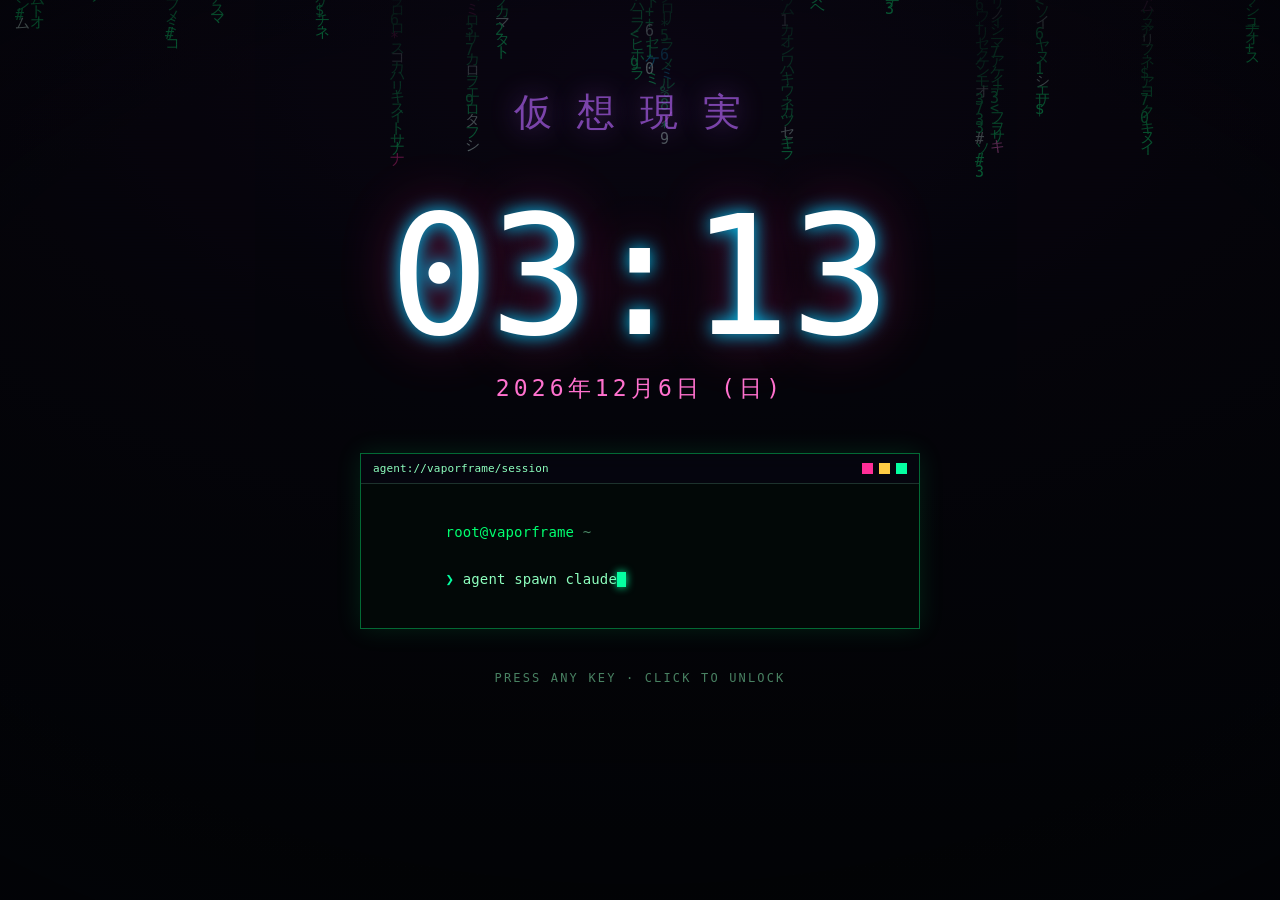
==== src/lmdesktopplus/static/index.html @ 088b1437 "fix: audio adapter pactl fallback and volume rollback Co-authored-by: Cursor <cursoragent@cursor.com" ====
<!doctype html>
<html lang="en">
<head>
  <meta charset="utf-8">
  <meta name="viewport" content="width=device-width, initial-scale=1">
  <meta name="color-scheme" content="dark">
  <meta name="lmdp-token" content="__LMDP_TOKEN__">
  <title>LMDesktopPlus</title>
  <link rel="stylesheet" href="digitalvapor.css">
  <link rel="stylesheet" href="style.css">
</head>
<body class="dv-crt">
  <canvas id="matrix-rain" class="dv-rain" data-dv-rain data-dv-intensity="55" aria-hidden="true"></canvas>
  <div id="vignette" aria-hidden="true"></div>

  <section id="lock-screen" class="lock-screen" tabindex="0" aria-label="Unlock LMDesktopPlus">
    <div class="lock-kanji dv-jp dv-flicker">仮想現実</div>
    <div id="lock-clock" class="lock-clock dv-disp dv-glow-cyan">--:--</div>
    <div id="lock-date" class="lock-date dv-jp">loading</div>
    <div class="lock-terminal dv-window dv-window--borderless">
      <div class="dv-window__bar">
        <span class="dv-window__title">agent://vaporframe/session</span>
        <span class="dv-window__dots" aria-hidden="true"><i></i><i></i><i></i></span>
      </div>
      <div class="dv-window__body terminal compact">
        <span class="prompt">root@vaporframe</span><span class="muted"> ~</span><br>
        <span class="caret">❯</span> <span class="typed">agent spawn claude</span><span class="dv-caret"></span>
      </div>
    </div>
    <button id="unlock-button" class="dv-btn dv-btn--ghost unlock-button">PRESS ANY KEY · CLICK TO UNLOCK</button>
  </section>

  <div id="machine-ui" class="machine-ui hidden">
    <header class="topbar dv-bar">
      <div class="workspace-strip dv-bar__group" id="workspace-strip"></div>
      <div class="window-title"><span class="dv-cyan">◈</span> <span id="window-title">~ workspace</span></div>
      <div class="status-strip dv-bar__group">
        <span id="status-cpu" class="dv-purple dv-bar__stat">CPU --%</span>
        <span id="status-ram" class="dv-mint dv-bar__stat">RAM --%</span>
        <span id="status-net" class="dv-cyan dv-bar__stat">↓ --</span>
        <button id="status-audio" class="dv-btn dv-btn--ghost audio-status" data-audio-mute title="Toggle mute" aria-label="Toggle audio mute">
          <img data-audio-icon data-asset-id="audio.volume" alt="" aria-hidden="true">
          <span data-bind="adapters.audio.volume">VOL --</span>
        </button>
        <span id="status-battery" class="dv-amber dv-bar__stat">BAT --</span>
        <span id="status-clock" class="dv-bar__stat">--:--</span>
        <button class="dv-btn dv-btn--ghost icon-button" data-action="lock" title="Lock system" aria-label="Lock system">鎖</button>
      </div>
    </header>

    <main id="scene" class="scene" aria-live="polite"></main>
    <nav id="dock" class="dock dv-dock" aria-label="LMDesktopPlus workspaces"></nav>
    <div id="toast-stack" class="toast-stack dv-toasts" aria-live="polite"></div>
  </div>

  <div id="wifi-dialog" class="dv-dialog-backdrop" role="dialog" aria-modal="true" aria-hidden="true" aria-labelledby="wifi-dialog-title">
    <form id="wifi-form" class="dv-dialog" autocomplete="off">
      <div class="dv-dialog__bar">
        <span class="dv-cyan">網</span>
        <span id="wifi-dialog-title">CONNECT TO WI-FI</span>
        <button type="button" class="dv-dialog__close" data-dv-close aria-label="Close">×</button>
      </div>
      <div class="dv-dialog__body">
        <input type="hidden" name="ssid">
        <p>Enter the password for <strong id="wifi-dialog-ssid" class="dv-ink"></strong>.</p>
        <div class="dv-field">
          <label for="wifi-password">Password</label>
          <input id="wifi-password" class="dv-input" name="password" type="password" autocomplete="new-password" autofocus>
        </div>
        <p class="dv-muted dialog-note">The password is passed directly to NetworkManager and is not stored by LMDesktopPlus.</p>
      </div>
      <div class="dv-dialog__actions">
        <button type="button" class="dv-btn dv-btn--ghost" data-dv-close>CANCEL</button>
        <button type="submit" class="dv-btn dv-btn--primary">CONNECT</button>
      </div>
    </form>
  </div>

  <div id="confirm-dialog" class="dv-dialog-backdrop" role="dialog" aria-modal="true" aria-hidden="true" aria-labelledby="confirm-dialog-title">
    <div class="dv-dialog">
      <div class="dv-dialog__bar">
        <span class="dv-mag">!</span>
        <span id="confirm-dialog-title">CONFIRM ACTION</span>
        <button type="button" class="dv-dialog__close" data-dv-close aria-label="Close">×</button>
      </div>
      <div id="confirm-dialog-body" class="dv-dialog__body"></div>
      <div class="dv-dialog__actions">
        <button type="button" class="dv-btn dv-btn--ghost" data-dv-close>CANCEL</button>
        <button id="confirm-dialog-accept" type="button" class="dv-btn dv-btn--danger">CONFIRM</button>
      </div>
    </div>
  </div>

  <script src="digitalvapor.js"></script>
  <script src="app.js"></script>
</body>
</html>
---- src/lmdesktopplus/static/digitalvapor.css ----
/*
 * Digitalvapor component layer for LMDesktopPlus.
 * Adapted from the user-supplied Digitalvapor styleguide.
 * Embedded webfont payloads are intentionally excluded; installed Linux fonts
 * and the fallback stacks in these tokens are used instead.
 */
/* ============================================================
   DIGITALVAPOR — vapor//matrix theme pack
   Framework-free tokens + utilities + components + chrome.
   Paste this file, link it, build. Optional: digitalvapor.js
   for matrix rain + interactions (dropdowns, dialogs, tabs…).
   ============================================================ */

/* ---------- TOKENS ---------- */
:root{
  /* raw palette */
  --dv-mag:#ff2e97;  --dv-pink:#ff71ce; --dv-cyan:#01cdfe; --dv-mint:#05ffa1;
  --dv-purple:#b967ff; --dv-grn:#00ff70; --dv-grn2:#8dffbe; --dv-amber:#ffcc44;
  --dv-bg:#05060a;   --dv-bg2:#0b0817;  --dv-ink:#ffffff;

  /* semantic roles */
  --dv-accent:var(--dv-mag);
  --dv-accent-2:var(--dv-cyan);
  --dv-text:var(--dv-grn2);
  --dv-text-bright:#ffffff;
  --dv-muted:rgba(141,255,190,.5);
  --dv-line:rgba(1,205,254,.4);       /* hairline border */
  --dv-line-soft:rgba(141,255,190,.18);
  --dv-panel:rgba(7,7,16,.78);        /* window/panel fill */
  --dv-panel-2:rgba(6,8,14,.55);      /* card fill */
  --dv-surface:rgba(5,6,10,.5);       /* inset/input */

  /* type */
  --dv-mono:'JetBrains Mono',ui-monospace,'SF Mono',Menlo,monospace;
  --dv-jp:'DotGothic16',var(--dv-mono);
  --dv-disp:'Zen Dots',var(--dv-mono);

  /* effects */
  --dv-blur:9px;
  --dv-glow:0 0 14px;
  --dv-radius:0px;                    /* square by default; bump for softer builds */
  --dv-shadow:0 0 30px rgba(0,0,0,.5);

  /* spacing scale */
  --dv-s1:4px; --dv-s2:8px; --dv-s3:12px; --dv-s4:16px; --dv-s5:24px; --dv-s6:32px; --dv-s7:48px;

  /* chrome sizes */
  --dv-bar-h:36px; --dv-dock-h:64px;
}

/* ---------- BASE ---------- */
*{box-sizing:border-box}
html,body{margin:0;padding:0}
body{
  background:
    radial-gradient(120% 90% at 50% 8%,#140a24 0%,#0a0713 42%,var(--dv-bg) 100%) fixed,
    var(--dv-bg);
  color:var(--dv-text);
  font-family:var(--dv-mono);
  font-size:14px;
  line-height:1.6;
  -webkit-font-smoothing:antialiased;
  min-height:100vh;
}
h1,h2,h3,h4,h5{font-family:var(--dv-disp);color:var(--dv-text-bright);font-weight:400;line-height:1.1;margin:0 0 .4em;text-wrap:balance}
h1{font-size:2.4rem} h2{font-size:1.6rem} h3{font-size:1.15rem}
p{margin:0 0 1em;text-wrap:pretty}
a{color:var(--dv-cyan);text-decoration:none;transition:color .15s,text-shadow .15s}
a:hover{color:var(--dv-mint);text-shadow:0 0 10px rgba(5,255,161,.6)}
code,kbd{font-family:var(--dv-mono);font-size:.9em}
hr{border:0;border-top:1px solid var(--dv-line-soft);margin:var(--dv-s5) 0}
::selection{background:rgba(255,46,151,.35);color:#fff}
::-webkit-scrollbar{width:8px;height:8px}
::-webkit-scrollbar-track{background:transparent}
::-webkit-scrollbar-thumb{background:rgba(1,205,254,.35)}
::-webkit-scrollbar-thumb:hover{background:rgba(1,205,254,.6)}
:focus-visible{outline:2px solid var(--dv-accent);outline-offset:2px}

/* ---------- KEYFRAMES ---------- */
@keyframes dv-blink{0%,49%{opacity:1}50%,100%{opacity:0}}
@keyframes dv-flicker{0%,100%{opacity:1}92%{opacity:1}93%{opacity:.75}94%{opacity:1}96%{opacity:.88}97%{opacity:1}}
@keyframes dv-float{0%,100%{transform:translateY(0)}50%{transform:translateY(-6px)}}
@keyframes dv-pulse{0%,100%{opacity:.55}50%{opacity:1}}
@keyframes dv-spin{to{transform:rotate(360deg)}}
@keyframes dv-rise{from{opacity:0;transform:translateY(8px)}to{opacity:1;transform:translateY(0)}}
@keyframes dv-scan{0%{background-position:0 0}100%{background-position:0 4px}}

/* ---------- LAYOUT HELPERS ---------- */
.dv-wrap{max-width:1160px;margin:0 auto;padding:0 var(--dv-s5)}
.dv-row{display:flex;gap:var(--dv-s3)}
.dv-col{display:flex;flex-direction:column;gap:var(--dv-s3)}
.dv-grid{display:grid;gap:var(--dv-s4)}
.dv-grid-2{grid-template-columns:repeat(2,1fr)}
.dv-grid-3{grid-template-columns:repeat(3,1fr)}
.dv-grid-4{grid-template-columns:repeat(4,1fr)}
.dv-center{display:flex;align-items:center;justify-content:center}
.dv-between{display:flex;align-items:center;justify-content:space-between}
.dv-gap-1{gap:var(--dv-s1)} .dv-gap-2{gap:var(--dv-s2)} .dv-gap-4{gap:var(--dv-s4)}
.dv-mt{margin-top:var(--dv-s5)} .dv-mb{margin-bottom:var(--dv-s5)}
@media(max-width:820px){.dv-grid-2,.dv-grid-3,.dv-grid-4{grid-template-columns:1fr}}

/* ---------- COLOR / FONT UTILITIES ---------- */
.dv-mag{color:var(--dv-mag)} .dv-cyan{color:var(--dv-cyan)} .dv-mint{color:var(--dv-mint)}
.dv-purple{color:var(--dv-purple)} .dv-amber{color:var(--dv-amber)} .dv-pink{color:var(--dv-pink)}
.dv-ink{color:var(--dv-text-bright)} .dv-muted{color:var(--dv-muted)}
.dv-mono{font-family:var(--dv-mono)} .dv-jp{font-family:var(--dv-jp)} .dv-disp{font-family:var(--dv-disp)}
.dv-kicker{font-size:11px;letter-spacing:2px;color:var(--dv-cyan);text-transform:uppercase}

/* ---------- EFFECT UTILITIES ---------- */
.dv-glow{text-shadow:var(--dv-glow) currentColor}
.dv-glow-box{box-shadow:var(--dv-glow) color-mix(in srgb,var(--dv-accent) 45%,transparent)}
.dv-glow-mag{text-shadow:var(--dv-glow) rgba(255,46,151,.6)}
.dv-glow-cyan{text-shadow:var(--dv-glow) rgba(1,205,254,.6)}
.dv-glow-mint{text-shadow:var(--dv-glow) rgba(5,255,161,.6)}
.dv-blur{backdrop-filter:blur(var(--dv-blur));-webkit-backdrop-filter:blur(var(--dv-blur))}
.dv-flicker{animation:dv-flicker 8s infinite}
.dv-float{animation:dv-float 5s ease-in-out infinite}

/* scanline overlay — put on any positioned container, or on <body class="dv-crt"> */
.dv-scanlines{position:relative}
.dv-scanlines::after,.dv-crt::after{
  content:"";position:absolute;inset:0;z-index:60;pointer-events:none;
  background:repeating-linear-gradient(0deg,rgba(0,0,0,.16) 0 1px,transparent 1px 3px);
  mix-blend-mode:multiply;opacity:.5}
.dv-crt::after{position:fixed}
.dv-vignette::before{content:"";position:absolute;inset:0;z-index:1;pointer-events:none;
  background:radial-gradient(120% 100% at 50% 50%,transparent 55%,rgba(5,3,12,.55) 100%)}

/* matrix rain canvas target (digitalvapor.js fills [data-dv-rain]) */
.dv-rain{position:fixed;inset:0;z-index:0;width:100%;height:100%;opacity:.4;pointer-events:none}

/* blueprint corner marks — add 4 <i class="dv-corner tl|tr|bl|br"></i> inside a positioned box */
.dv-corner{position:absolute;width:8px;height:8px;pointer-events:none}
.dv-corner.tl{top:-1px;left:-1px;border-top:1px solid var(--dv-accent);border-left:1px solid var(--dv-accent)}
.dv-corner.tr{top:-1px;right:-1px;border-top:1px solid var(--dv-accent);border-right:1px solid var(--dv-accent)}
.dv-corner.bl{bottom:-1px;left:-1px;border-bottom:1px solid var(--dv-accent);border-left:1px solid var(--dv-accent)}
.dv-corner.br{bottom:-1px;right:-1px;border-bottom:1px solid var(--dv-accent);border-right:1px solid var(--dv-accent)}

/* ---------- CARD / PANEL ---------- */
.dv-panel{position:relative;border:1px solid var(--dv-line);background:var(--dv-panel);
  backdrop-filter:blur(var(--dv-blur));-webkit-backdrop-filter:blur(var(--dv-blur));border-radius:var(--dv-radius)}
.dv-card{position:relative;border:1px solid var(--dv-line);background:var(--dv-panel-2);
  padding:var(--dv-s4);border-radius:var(--dv-radius);transition:border-color .15s,box-shadow .15s}
.dv-card:hover{border-color:color-mix(in srgb,var(--dv-accent-2) 70%,transparent);box-shadow:0 0 22px rgba(1,205,254,.12)}
.dv-card--mag{border-color:rgba(255,46,151,.4)} .dv-card--mag:hover{box-shadow:0 0 22px rgba(255,46,151,.14)}
.dv-card--purple{border-color:rgba(185,103,255,.4)}
.dv-card__title{font-family:var(--dv-disp);color:#fff;font-size:1rem;margin:0 0 var(--dv-s2)}

/* ---------- BUTTON ---------- */
.dv-btn{display:inline-flex;align-items:center;gap:var(--dv-s2);font-family:var(--dv-mono);
  font-size:12px;font-weight:500;letter-spacing:.5px;padding:9px 16px;border:1px solid transparent;
  background:transparent;color:var(--dv-text);cursor:pointer;border-radius:var(--dv-radius);
  transition:all .15s;text-transform:uppercase}
.dv-btn:hover{color:#fff}
.dv-btn:active{transform:translateY(1px)}
.dv-btn--primary{background:var(--dv-accent);color:#05060a;font-weight:700;box-shadow:0 0 14px color-mix(in srgb,var(--dv-accent) 50%,transparent)}
.dv-btn--primary:hover{color:#05060a;box-shadow:0 0 22px color-mix(in srgb,var(--dv-accent) 70%,transparent)}
.dv-btn--outline{border-color:var(--dv-accent-2);color:var(--dv-accent-2)}
.dv-btn--outline:hover{background:color-mix(in srgb,var(--dv-accent-2) 14%,transparent);color:#fff}
.dv-btn--ghost{color:var(--dv-muted)}
.dv-btn--ghost:hover{color:#fff;background:rgba(141,255,190,.06)}
.dv-btn--block{width:100%;justify-content:center}
.dv-btn[disabled],.dv-btn:disabled{opacity:.4;cursor:not-allowed;border-color:var(--dv-line-soft);color:var(--dv-muted)}
.dv-btn[disabled]:hover{transform:none;box-shadow:none;background:transparent}

/* ---------- TAG / BADGE ---------- */
.dv-tag{display:inline-flex;align-items:center;gap:6px;font-size:11px;padding:3px 10px;
  border:1px solid var(--dv-line-soft);color:var(--dv-muted);border-radius:var(--dv-radius);white-space:nowrap}
.dv-tag--mag{border-color:var(--dv-mag);color:var(--dv-mag);background:rgba(255,46,151,.14)}
.dv-tag--cyan{border-color:var(--dv-cyan);color:var(--dv-cyan);background:rgba(1,205,254,.12)}
.dv-tag--mint{border-color:var(--dv-mint);color:var(--dv-mint);background:rgba(5,255,161,.1)}
.dv-tag--purple{border-color:var(--dv-purple);color:var(--dv-purple);background:rgba(185,103,255,.12)}
.dv-tag--amber{border-color:var(--dv-amber);color:var(--dv-amber);background:rgba(255,204,68,.1)}
.dv-tag__dot{width:6px;height:6px;border-radius:50%;background:currentColor;box-shadow:0 0 6px currentColor}

/* ---------- INPUT / FIELD ---------- */
.dv-field{display:flex;flex-direction:column;gap:6px}
.dv-field > label{font-size:12px;color:var(--dv-muted)}
.dv-input{width:100%;font-family:var(--dv-mono);font-size:13px;color:#fff;padding:9px 12px;
  background:var(--dv-surface);border:1px solid var(--dv-line-soft);border-radius:var(--dv-radius);transition:all .15s}
.dv-input::placeholder{color:rgba(141,255,190,.4)}
.dv-input:focus{outline:none;border-color:var(--dv-accent);box-shadow:0 0 12px rgba(255,46,151,.2)}
.dv-input--prompt{display:flex;align-items:center;gap:8px}
.dv-input--prompt::before{content:"❯";color:var(--dv-accent)}

/* ---------- TOGGLE (checkbox) ---------- */
.dv-toggle{display:inline-flex;align-items:center;cursor:pointer;position:relative}
.dv-toggle input{position:absolute;opacity:0;width:0;height:0}
.dv-toggle .dv-track{width:38px;height:18px;position:relative;background:rgba(141,255,190,.1);
  border:1px solid rgba(141,255,190,.3);transition:all .15s}
.dv-toggle .dv-track::after{content:"";position:absolute;top:1px;left:1px;width:14px;height:14px;
  background:rgba(141,255,190,.4);transition:all .15s}
.dv-toggle input:checked + .dv-track{background:rgba(0,255,112,.25);border-color:var(--dv-accent);
  box-shadow:0 0 10px color-mix(in srgb,var(--dv-accent) 50%,transparent)}
.dv-toggle input:checked + .dv-track::after{left:auto;right:1px;background:var(--dv-accent)}
.dv-toggle input:focus-visible + .dv-track{outline:2px solid var(--dv-accent);outline-offset:2px}

/* ---------- RADIO / CHECK ---------- */
.dv-choice{display:flex;align-items:center;gap:10px;cursor:pointer;font-size:13px;color:var(--dv-text);padding:5px 0}
.dv-choice input{position:absolute;opacity:0;width:0;height:0}
.dv-choice .dv-mark{width:15px;height:15px;border:1px solid rgba(141,255,190,.3);display:flex;
  align-items:center;justify-content:center;flex:none;transition:all .15s}
.dv-choice.dv-radio .dv-mark{border-radius:50%}
.dv-choice input:checked + .dv-mark{border-color:var(--dv-accent)}
.dv-choice input:checked + .dv-mark::after{content:"";width:8px;height:8px;background:var(--dv-accent);
  box-shadow:0 0 8px var(--dv-accent)}
.dv-choice.dv-radio input:checked + .dv-mark::after{border-radius:50%}

/* ---------- SEGMENTED ---------- */
.dv-seg{display:inline-flex;border:1px solid rgba(141,255,190,.25);border-radius:var(--dv-radius)}
.dv-seg__opt{position:relative;flex:1;text-align:center;padding:7px 16px;font-size:12px;cursor:pointer;
  color:var(--dv-muted);text-transform:capitalize;transition:all .14s}
.dv-seg__opt input{position:absolute;opacity:0}
.dv-seg__opt:has(input:checked){background:var(--dv-accent);color:#05060a;font-weight:700}

/* ---------- SLIDER (range) ---------- */
.dv-slider{width:100%;-webkit-appearance:none;appearance:none;height:3px;background:rgba(141,255,190,.15);
  outline:none;cursor:pointer;margin:9px 0}
.dv-slider::-webkit-slider-thumb{-webkit-appearance:none;width:12px;height:12px;background:#fff;
  box-shadow:0 0 10px var(--dv-accent);cursor:pointer;border:0}
.dv-slider::-moz-range-thumb{width:12px;height:12px;background:#fff;box-shadow:0 0 10px var(--dv-accent);border:0;border-radius:0}
.dv-slider--cyan::-webkit-slider-thumb{box-shadow:0 0 10px var(--dv-cyan)}
.dv-slider--cyan::-moz-range-thumb{box-shadow:0 0 10px var(--dv-cyan)}

/* ---------- TABS ---------- */
.dv-tabs{display:flex;border-bottom:1px solid var(--dv-line-soft)}
.dv-tab{padding:8px 16px;font-size:12px;color:var(--dv-muted);cursor:pointer;border-bottom:2px solid transparent;transition:all .14s}
.dv-tab:hover{color:var(--dv-text)}
.dv-tab.is-active{color:#fff;border-bottom-color:var(--dv-accent)}

/* ---------- PROGRESS / SPINNER ---------- */
.dv-progress{height:6px;background:rgba(141,255,190,.12);border-radius:var(--dv-radius);overflow:hidden}
.dv-progress__bar{height:100%;background:linear-gradient(90deg,var(--dv-mag),var(--dv-cyan));transition:width .4s ease}
.dv-spinner{width:22px;height:22px;border:3px solid rgba(141,255,190,.15);border-top-color:var(--dv-mint);
  border-radius:50%;animation:dv-spin 1s linear infinite;display:inline-block}

/* ---------- DROPDOWN ---------- */
.dv-dropdown{position:relative}
.dv-dropdown__toggle{display:flex;align-items:center;justify-content:space-between;gap:10px;padding:8px 12px;
  border:1px solid rgba(141,255,190,.3);background:var(--dv-surface);color:#fff;font-size:13px;cursor:pointer}
.dv-dropdown__list{position:absolute;left:0;right:0;margin-top:2px;border:1px solid var(--dv-cyan);
  background:rgba(9,12,20,.97);box-shadow:0 8px 24px rgba(0,0,0,.6);z-index:10;display:none}
.dv-dropdown.is-open .dv-dropdown__list{display:block;animation:dv-rise .18s ease}
.dv-dropdown__item{padding:8px 12px;font-size:13px;color:var(--dv-muted);cursor:pointer;border-left:2px solid transparent}
.dv-dropdown__item:hover,.dv-dropdown__item.is-active{color:#fff;background:rgba(1,205,254,.14);border-left-color:var(--dv-cyan)}

/* ---------- CONTEXT MENU ---------- */
.dv-menu{position:absolute;min-width:180px;border:1px solid var(--dv-accent);background:rgba(9,12,20,.97);
  backdrop-filter:blur(10px);box-shadow:0 10px 30px rgba(0,0,0,.6);padding:4px 0;z-index:1000}
.dv-menu__item{padding:7px 16px;font-size:12px;color:var(--dv-muted);cursor:pointer}
.dv-menu__item:first-child{color:#fff;background:rgba(255,46,151,.14);border-left:2px solid var(--dv-accent)}
.dv-menu__item:hover{color:#fff;background:rgba(255,46,151,.1)}
.dv-menu__sep{height:1px;background:var(--dv-line-soft);margin:4px 0}

/* ---------- DIALOG / MODAL ---------- */
.dv-dialog-backdrop{position:fixed;inset:0;z-index:900;display:none;align-items:center;justify-content:center;
  background:rgba(5,6,10,.6);backdrop-filter:blur(4px)}
.dv-dialog-backdrop.is-open{display:flex;animation:dv-rise .2s ease}
.dv-dialog{width:min(440px,92vw);border:1px solid var(--dv-accent);background:rgba(9,8,20,.96);
  box-shadow:0 0 44px rgba(255,46,151,.28)}
.dv-dialog__bar{padding:16px 20px;border-bottom:1px solid rgba(255,46,151,.3);display:flex;align-items:center;gap:10px;color:#fff;font-size:1rem}
.dv-dialog__body{padding:20px;font-size:13px;line-height:1.7;color:var(--dv-text)}
.dv-dialog__actions{padding:14px 20px;border-top:1px solid rgba(255,46,151,.3);display:flex;justify-content:flex-end;gap:10px}

/* ---------- TOAST ---------- */
.dv-toasts{position:fixed;right:16px;top:52px;z-index:800;display:flex;flex-direction:column;gap:10px;width:290px}
.dv-toast{border:1px solid var(--dv-mint);background:rgba(9,14,12,.92);backdrop-filter:blur(8px);
  padding:12px 14px;box-shadow:0 0 20px rgba(0,255,112,.2);animation:dv-rise .3s ease}
.dv-toast--cyan{border-color:var(--dv-cyan);background:rgba(6,12,18,.92);box-shadow:0 0 20px rgba(1,205,254,.2)}
.dv-toast--mag{border-color:var(--dv-mag);background:rgba(15,7,20,.92);box-shadow:0 0 20px rgba(255,46,151,.2)}
.dv-toast__head{display:flex;align-items:center;gap:8px;margin-bottom:4px;color:#fff;font-size:12px}
.dv-toast__close{margin-left:auto;color:var(--dv-muted);cursor:pointer;font-size:14px;line-height:1}
.dv-toast__body{font-size:11px;color:var(--dv-muted)}

/* ============================================================
   CHROME — desktop/app window shell (Hyprland-flavored)
   ============================================================ */

/* top bar / waybar */
.dv-bar{position:sticky;top:0;left:0;right:0;height:var(--dv-bar-h);display:flex;align-items:center;
  justify-content:space-between;padding:0 12px;background:rgba(8,6,18,.74);
  backdrop-filter:blur(16px);border-bottom:1px solid var(--dv-line);z-index:40;font-size:12px}
.dv-bar__group{display:flex;align-items:center;gap:8px}
.dv-bar__ws{cursor:pointer;padding:2px 9px;color:var(--dv-muted);border:1px solid transparent;transition:all .15s}
.dv-bar__ws.is-active{color:#fff;background:rgba(255,46,151,.2);border-color:var(--dv-accent);box-shadow:0 0 12px rgba(255,46,151,.5)}
.dv-bar__stat{color:var(--dv-text)}

/* window with title bar */
.dv-window{display:flex;flex-direction:column;border:1px solid var(--dv-line);background:var(--dv-panel);
  backdrop-filter:blur(var(--dv-blur));box-shadow:var(--dv-shadow);overflow:hidden;border-radius:var(--dv-radius)}
.dv-window--borderless{border-color:rgba(0,255,112,.4);box-shadow:0 0 24px rgba(0,255,112,.12)}
.dv-window__bar{display:flex;align-items:center;gap:10px;padding:6px 12px;border-bottom:1px solid var(--dv-line-soft);
  font-size:11px;color:var(--dv-muted)}
.dv-window__dots{display:flex;gap:6px;margin-left:auto}
.dv-window__dots i{width:11px;height:11px;display:block}
.dv-window__dots i:nth-child(1){background:var(--dv-mag)}
.dv-window__dots i:nth-child(2){background:var(--dv-amber)}
.dv-window__dots i:nth-child(3){background:var(--dv-mint)}
.dv-window__body{flex:1;overflow:auto}

/* side panel */
.dv-sidepanel{width:260px;border-right:1px solid var(--dv-line-soft);background:var(--dv-panel-2);
  display:flex;flex-direction:column}
.dv-navitem{display:flex;align-items:center;gap:10px;padding:9px 14px;font-size:13px;color:var(--dv-muted);
  cursor:pointer;border-left:2px solid transparent;transition:all .14s}
.dv-navitem:hover{color:var(--dv-text)}
.dv-navitem.is-active{color:#fff;background:rgba(255,46,151,.12);border-left-color:var(--dv-accent)}

/* dock */
.dv-dock{position:fixed;bottom:12px;left:50%;transform:translateX(-50%);display:flex;align-items:flex-end;gap:8px;
  padding:8px 14px;background:rgba(8,6,18,.66);backdrop-filter:blur(16px);border:1px solid rgba(255,46,151,.28);
  z-index:40;box-shadow:var(--dv-shadow)}
.dv-dock__item{display:flex;flex-direction:column;align-items:center;width:52px;padding:6px 0;cursor:pointer;
  color:rgba(1,205,254,.75);border:1px solid transparent;transition:all .18s}
.dv-dock__item:hover{transform:translateY(-4px);color:#fff}
.dv-dock__item.is-active{color:#fff;background:rgba(1,205,254,.14);border-color:rgba(1,205,254,.5);
  transform:translateY(-4px);text-shadow:0 0 12px rgba(1,205,254,.8)}
.dv-dock__glyph{font-family:var(--dv-jp);font-size:22px;line-height:1}
.dv-dock__label{font-size:8px;letter-spacing:1px;margin-top:3px;text-transform:uppercase}

/* prompt line helper (terminal look) */
.dv-prompt{font-family:var(--dv-mono);line-height:1.7}
.dv-prompt .p1::before{content:"╭─ ";color:var(--dv-purple)}
.dv-prompt .p2::before{content:"╰─❯ ";color:var(--dv-purple)}
.dv-caret{display:inline-block;width:9px;height:15px;background:var(--dv-mint);vertical-align:middle;
  box-shadow:0 0 8px var(--dv-mint);animation:dv-blink 1s steps(1) infinite}

/* LMDesktopPlus extensions. */
.dv-btn--danger{border-color:var(--dv-mag);color:var(--dv-pink);background:rgba(255,46,151,.08)}
.dv-btn--danger:hover{background:rgba(255,46,151,.18);color:#fff;box-shadow:0 0 18px rgba(255,46,151,.32)}
.dv-tag--off{color:var(--dv-muted);border-color:var(--dv-line-soft)}
.dv-tag--warn{color:var(--dv-amber);border-color:var(--dv-amber);background:rgba(255,204,68,.10)}
.dv-toast--error{border-color:var(--dv-mag);background:rgba(24,8,15,.95);box-shadow:0 0 20px rgba(255,46,151,.22)}
.dv-dialog__close{margin-left:auto;border:0;background:transparent;color:var(--dv-muted);font:inherit;cursor:pointer;font-size:18px}
.dv-dialog__close:hover{color:#fff}
.dv-window__title{color:var(--dv-text);overflow:hidden;text-overflow:ellipsis;white-space:nowrap}
@media (prefers-reduced-motion:reduce){*,*::before,*::after{animation-duration:.001ms!important;animation-iteration-count:1!important;scroll-behavior:auto!important;transition-duration:.001ms!important}}
---- src/lmdesktopplus/static/style.css ----
:root {
  /* Compatibility aliases for the original LMDesktopPlus views. */
  --mag: var(--dv-mag);
  --pink: var(--dv-pink);
  --cyan: var(--dv-cyan);
  --mint: var(--dv-mint);
  --purple: var(--dv-purple);
  --green: var(--dv-grn);
  --grn2: var(--dv-grn2);
  --amber: var(--dv-amber);
  --bg: var(--dv-bg);
  --bg2: var(--dv-bg2);
  --accent: var(--dv-accent);
  --surface-opacity: .90;
  --blur: var(--dv-blur);
  --ui-font: var(--dv-mono);
  --jp-font: var(--dv-jp);
  --display-font: var(--dv-disp);
}

html, body { width: 100%; height: 100%; overflow: hidden; }
body { letter-spacing: .01em; }
button, input, select, textarea { font: inherit; }
button { color: inherit; }
.hidden { display: none !important; }
.muted { color: var(--dv-muted); }
.mag { color: var(--dv-mag); } .pink { color: var(--dv-pink); } .cyan { color: var(--dv-cyan); }
.mint { color: var(--dv-mint); } .purple { color: var(--dv-purple); } .amber { color: var(--dv-amber); }
.green { color: var(--dv-grn); } .white { color: var(--dv-ink); }

#matrix-rain { background: var(--dv-bg); }
#vignette {
  position: fixed; inset: 0; z-index: 2; pointer-events: none;
  background: radial-gradient(120% 100% at 50% 50%, transparent 48%, rgba(5,3,12,.68) 100%);
}

.lock-screen {
  position: fixed; inset: 0; z-index: 100; display: flex; flex-direction: column;
  align-items: center; justify-content: center; outline: none; background: rgba(5,6,10,.18);
}
.lock-kanji {
  position: absolute; top: 9%; font-size: clamp(20px, 3vw, 44px); letter-spacing: .65em;
  color: rgba(185,103,255,.62); text-shadow: 0 0 28px rgba(185,103,255,.45);
}
.lock-clock {
  font-size: clamp(72px, 13vw, 190px); line-height: .9; color: #fff;
  text-shadow: 0 0 18px var(--dv-cyan), 0 0 55px rgba(255,46,151,.45);
}
.lock-date { margin-top: 18px; color: var(--dv-pink); font-size: clamp(14px, 2vw, 23px); letter-spacing: .18em; }
.lock-terminal { width: min(560px, 80vw); margin-top: 46px; }
.lock-terminal .terminal { min-height: 0; }
.prompt { color: var(--dv-grn); } .caret { color: var(--dv-mint); } .typed { color: var(--dv-grn2); }
.cursor {
  display: inline-block; width: 10px; height: 18px; margin-left: 4px; vertical-align: -3px;
  background: var(--dv-mint); animation: dv-blink .8s steps(1) infinite; box-shadow: 0 0 10px var(--dv-mint);
}
.unlock-button { margin-top: 30px; letter-spacing: .18em; animation: dv-pulse 2.4s ease-in-out infinite; }

.machine-ui { position: fixed; inset: 0; z-index: 10; }
.topbar.dv-bar {
  position: absolute; display: grid; grid-template-columns: 1fr auto 1fr; gap: 8px;
  height: 38px; padding: 0 12px; background: rgba(8,6,18,.78); font-size: 12px;
}
.workspace-strip { min-width: 0; gap: 4px; }
.workspace-chip { background: transparent; }
.workspace-chip.active { background: color-mix(in srgb, var(--dv-accent) 18%, transparent); }
.workspace-chip .jp { margin-left: 4px; opacity: .8; }
.window-title { color: var(--dv-text); white-space: nowrap; }
.status-strip { justify-self: end; gap: 13px; white-space: nowrap; }
.icon-button { min-width: 34px; padding: 3px 8px; }
.audio-status { display: inline-flex; align-items: center; gap: 5px; min-width: 72px; padding: 3px 7px; color: var(--dv-cyan); }
.audio-status img, .audio-icon { width: 16px; height: 16px; filter: brightness(0) saturate(100%) invert(83%) sepia(68%) saturate(3913%) hue-rotate(134deg) brightness(103%); }
.audio-status.is-muted { color: var(--dv-muted); }
.audio-control { min-width: 240px; }
.audio-control__header { display: flex; align-items: center; gap: 10px; margin-bottom: 6px; }
.audio-control__header .dv-btn { margin-left: auto; }

.scene {
  position: absolute; inset: 38px 0 0; overflow: auto; padding: 26px 28px 100px;
  scrollbar-color: var(--dv-accent) rgba(5,6,10,.35);
}
.scene-shell { max-width: 1440px; margin: 0 auto; animation: dv-rise .22s ease; }
.scene-heading { display: flex; justify-content: space-between; align-items: flex-end; gap: 18px; margin-bottom: 20px; }
.scene-heading h1 {
  margin: 0; font-size: clamp(24px, 3.5vw, 48px); letter-spacing: .06em;
  text-shadow: 0 0 20px color-mix(in srgb, var(--dv-accent) 55%, transparent);
}
.scene-heading p { margin: 6px 0 0; }

.grid { display: grid; gap: var(--dv-s4); }
.grid.two { grid-template-columns: repeat(2, minmax(0,1fr)); }
.grid.three { grid-template-columns: repeat(3, minmax(0,1fr)); }
.grid.four { grid-template-columns: repeat(4, minmax(0,1fr)); }
.panel.card { padding: 18px; min-width: 0; }
.card.accent { border-color: color-mix(in srgb, var(--dv-accent) 62%, transparent); box-shadow: 0 0 28px color-mix(in srgb, var(--dv-accent) 14%, transparent); }
.card h2, .card h3 { margin: 0 0 12px; font-size: 14px; letter-spacing: .09em; text-transform: uppercase; }
.card-title { display: flex; align-items: center; justify-content: space-between; gap: 8px; margin-bottom: 12px; }
.kpi { font-family: var(--dv-disp); color: #fff; font-size: clamp(28px, 4vw, 54px); line-height: 1; overflow-wrap: anywhere; }
.kpi small { display: block; margin-top: 8px; font-family: var(--dv-mono); font-size: 12px; color: var(--dv-muted); }
.stat-row, .list-row { display: flex; align-items: center; justify-content: space-between; gap: 12px; padding: 8px 0; border-bottom: 1px solid var(--dv-line-soft); }
.stat-row:last-child, .list-row:last-child { border-bottom: 0; }
.label { color: var(--dv-muted); } .value { color: #fff; text-align: right; overflow-wrap: anywhere; }
.badge { text-transform: uppercase; letter-spacing: .07em; }
.dot { width: 7px; height: 7px; border-radius: 50%; background: currentColor; box-shadow: 0 0 8px currentColor; }

.button-row { display: flex; flex-wrap: wrap; gap: 9px; }
.btn { min-height: 34px; }
.btn.primary { background: var(--dv-accent); color: var(--dv-bg); }
.btn.danger { border-color: var(--dv-mag); color: var(--dv-pink); }

.terminal {
  padding: 18px 20px; background: rgba(2,8,7,.88); border-color: rgba(0,255,112,.36);
  min-height: 220px; line-height: 1.65; white-space: pre-wrap; overflow-wrap: anywhere;
}
.terminal.compact { min-height: 0; padding: 14px 16px; }
.terminal .cmd { color: #fff; } .terminal .out, .terminal .out { color: rgba(141,255,190,.66); }
.agent-card { display: grid; grid-template-columns: auto 1fr auto; align-items: center; gap: 12px; padding: 14px; }
.agent-glyph {
  width: 40px; height: 40px; display: grid; place-items: center; border: 1px solid var(--dv-accent);
  color: var(--dv-accent); font-family: var(--dv-jp); font-size: 20px;
  box-shadow: 0 0 14px color-mix(in srgb, var(--dv-accent) 28%, transparent);
}
.agent-meta strong { color: #fff; } .agent-meta small { display: block; color: var(--dv-muted); margin-top: 3px; overflow-wrap: anywhere; }

.progress { border: 1px solid var(--dv-line-soft); }
.progress > span { display: block; width: 0; box-shadow: 0 0 10px var(--dv-cyan); }
.chart { width: 100%; height: 130px; overflow: visible; }
.chart-grid line { stroke: var(--dv-line-soft); stroke-width: 1; }
.chart-line { fill: none; stroke: var(--dv-accent); stroke-width: 2.2; filter: drop-shadow(0 0 5px color-mix(in srgb,var(--dv-accent) 72%,transparent)); }
.chart-area { fill: color-mix(in srgb, var(--dv-accent) 12%, transparent); }
.core-grid { display: grid; grid-template-columns: repeat(auto-fit,minmax(16px,1fr)); gap: 5px; height: 100px; align-items: end; }
.core-bar { min-height: 3px; background: linear-gradient(180deg,var(--dv-mint),var(--dv-cyan)); box-shadow: 0 0 6px rgba(1,205,254,.45); transition: height .5s ease; }

.dock.dv-dock { position: absolute; }
.dock-item { background: transparent; border: 1px solid transparent; }
.dock-item .jp { font-size: 20px; }

.settings-layout { display: grid; grid-template-columns: 220px minmax(0,1fr); gap: var(--dv-s4); }
.settings-nav { width: auto; padding: 8px; align-self: start; position: sticky; top: 0; }
.settings-tab { width: 100%; border: 0; background: transparent; text-align: left; }
.settings-tab .jp { color: var(--dv-accent); }
.setting-group { margin-bottom: 16px; }
.setting-group > h3 { margin: 0 0 10px; font-size: 12px; letter-spacing: .12em; text-transform: uppercase; }
.control-row { display: grid; grid-template-columns: minmax(170px,1fr) minmax(220px,1.4fr); gap: 18px; align-items: center; padding: 12px 0; border-bottom: 1px solid var(--dv-line-soft); }
.control-row label { color: #fff; } .control-row small { display: block; color: var(--dv-muted); margin-top: 3px; }
select.dv-input { appearance: auto; }
.toggle { gap: 9px; }
.toggle .dv-track::after { display: none; }
.toggle-track { width: 40px; height: 20px; padding: 2px; }
.toggle-knob { display: block; width: 14px; height: 14px; background: rgba(141,255,190,.42); transition: .15s; }
.toggle input:checked + .toggle-track .toggle-knob { transform: translateX(19px); background: var(--dv-accent); }
.swatches { display: flex; flex-wrap: wrap; gap: 9px; }
.swatch { width: 35px; height: 35px; border: 2px solid transparent; cursor: pointer; border-radius: var(--dv-radius); }
.swatch.active { border-color: #fff; transform: scale(1.08); }
.segmented { width: 100%; }
.segment { flex: 1; border: 0; background: transparent; cursor: pointer; }
.segment.active { color: var(--dv-bg); background: var(--dv-accent); font-weight: 700; }
.network-row { display: grid; grid-template-columns: minmax(0,1fr) auto auto; gap: 10px; align-items: center; padding: 10px 0; border-bottom: 1px solid var(--dv-line-soft); }
.signal { width: 80px; }

.app-grid { display: grid; grid-template-columns: repeat(auto-fit,minmax(240px,1fr)); gap: 12px; }
.app-card { padding: 14px; }
.app-card .app-head { display: flex; justify-content: space-between; gap: 10px; align-items: center; }
.app-card strong { color: #fff; }
.code-block { margin: 0; padding: 14px; border: 1px solid rgba(0,255,112,.25); background: rgba(2,8,7,.75); color: var(--dv-grn2); overflow: auto; white-space: pre-wrap; }
.context-demo { min-height: 90px; }

.toast-stack.dv-toasts { width: min(340px, calc(100vw - 32px)); }
.dialog-note { margin-top: 14px; margin-bottom: 0; font-size: 11px; }
.dv-dialog button { font-family: var(--dv-mono); }
.dv-tab { border: 0; background: transparent; font-family: var(--dv-mono); }
.dv-menu[hidden], [data-dv-panel-content][hidden] { display: none !important; }

@media (max-width: 1050px) {
  .topbar.dv-bar { grid-template-columns: 1fr auto; }
  .window-title { display: none; }
  .workspace-chip .jp { display: none; }
  .workspace-chip { padding: 3px 6px; }
  .grid.three, .grid.four { grid-template-columns: repeat(2,minmax(0,1fr)); }
}
@media (max-width: 760px) {
  .scene { padding: 18px 14px 92px; }
  .topbar.dv-bar { padding: 0 6px; }
  .status-strip span:nth-child(-n+3) { display: none; }
  .grid.two, .grid.three, .grid.four { grid-template-columns: 1fr; }
  .settings-layout { grid-template-columns: 1fr; }
  .settings-nav { display: flex; overflow-x: auto; position: static; }
  .settings-tab { width: auto; white-space: nowrap; }
  .control-row { grid-template-columns: 1fr; gap: 8px; }
  .dock.dv-dock { max-width: calc(100vw - 18px); overflow-x: auto; }
  .dock-item { min-width: 44px; width: 44px; }
  .network-row { grid-template-columns: 1fr auto; }
  .network-row .signal { grid-column: 1 / -1; width: 100%; }
}
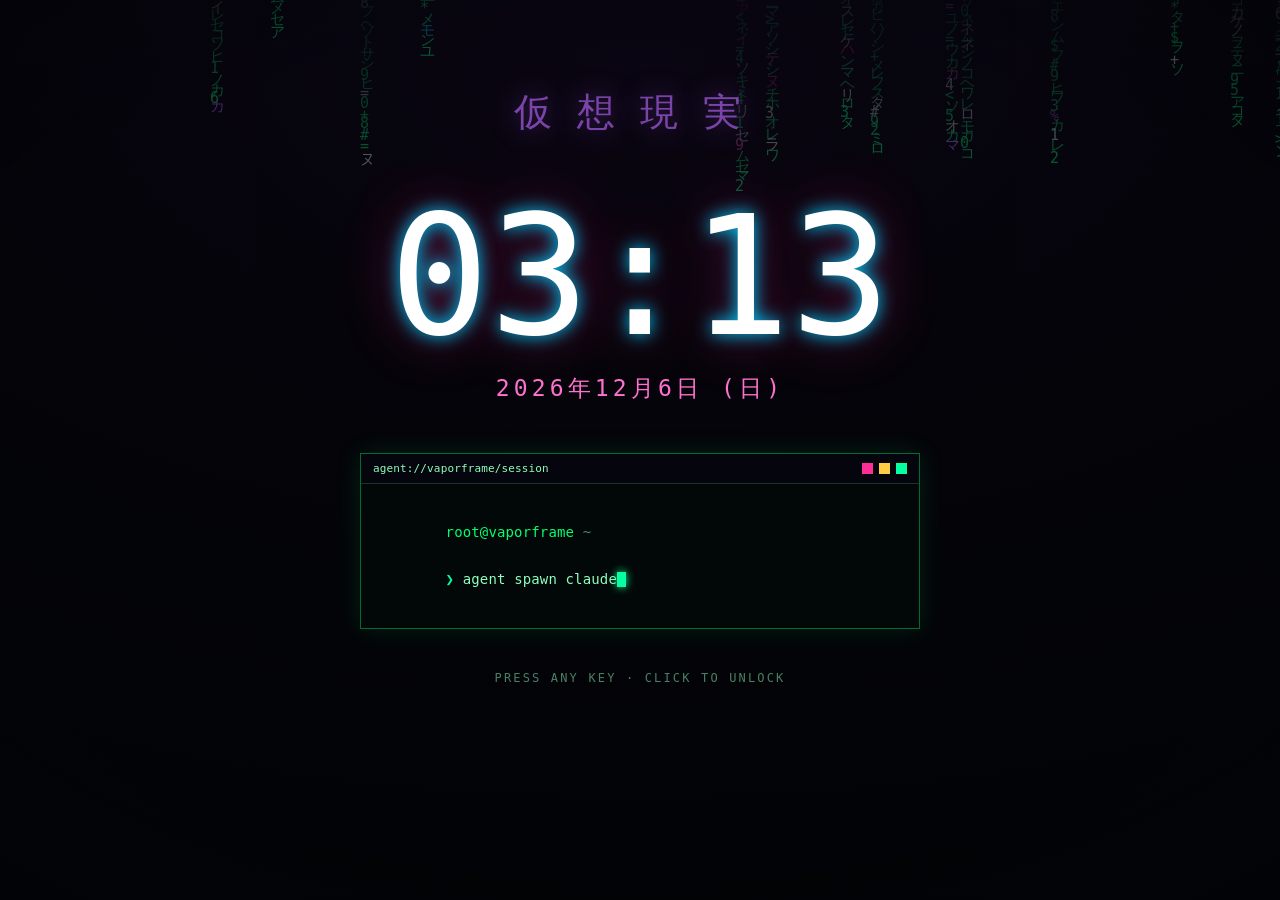
==== commit fb9b202d: "fix: emit assets_revision and align Digitalvapor chrome Co-authored-by: Cursor <cursoragent@cursor.c" ====
--- a/src/lmdesktopplus/static/index.html
+++ b/src/lmdesktopplus/static/index.html
@@ -42,6 +42,7 @@
           <img data-audio-icon data-asset-id="audio.volume" alt="" aria-hidden="true">
           <span data-bind="adapters.audio.volume">VOL --</span>
         </button>
+        <span id="status-brightness" class="dv-cyan dv-bar__stat" data-bind="adapters.display.brightness" title="Display brightness">BRT --</span>
         <span id="status-battery" class="dv-amber dv-bar__stat">BAT --</span>
         <span id="status-clock" class="dv-bar__stat">--:--</span>
         <button class="dv-btn dv-btn--ghost icon-button" data-action="lock" title="Lock system" aria-label="Lock system">鎖</button>
--- a/src/lmdesktopplus/static/style.css
+++ b/src/lmdesktopplus/static/style.css
@@ -74,6 +74,8 @@
 .audio-control { min-width: 240px; }
 .audio-control__header { display: flex; align-items: center; gap: 10px; margin-bottom: 6px; }
 .audio-control__header .dv-btn { margin-left: auto; }
+.session-handoff { display: flex; flex-wrap: wrap; align-items: center; gap: 9px; }
+.session-icon { width: 22px; height: 22px; filter: brightness(0) saturate(100%) invert(83%) sepia(68%) saturate(3913%) hue-rotate(134deg) brightness(103%); }
 
 .scene {
   position: absolute; inset: 38px 0 0; overflow: auto; padding: 26px 28px 100px;
@@ -150,8 +152,23 @@
 .toggle-knob { display: block; width: 14px; height: 14px; background: rgba(141,255,190,.42); transition: .15s; }
 .toggle input:checked + .toggle-track .toggle-knob { transform: translateX(19px); background: var(--dv-accent); }
 .swatches { display: flex; flex-wrap: wrap; gap: 9px; }
+.accent-choice.dv-choice { padding: 0; }
+.accent-choice.dv-choice input:checked + .dv-mark::after { display: none; }
+.accent-choice.dv-choice input:checked + .dv-mark { box-shadow: 0 0 0 2px #05060a, 0 0 0 4px #fff; }
 .swatch { width: 35px; height: 35px; border: 2px solid transparent; cursor: pointer; border-radius: var(--dv-radius); }
 .swatch.active { border-color: #fff; transform: scale(1.08); }
+.wallpaper-grid { display: grid; grid-template-columns: repeat(auto-fit,minmax(150px,1fr)); gap: 10px; }
+.wallpaper-card {
+  min-width: 0; padding: 7px; border: 1px solid var(--dv-line-soft); background: rgba(4,5,12,.68);
+  color: var(--dv-text); text-align: left; cursor: pointer; border-radius: var(--dv-radius);
+}
+.wallpaper-card:hover, .wallpaper-card:focus-visible, .wallpaper-card.is-active {
+  border-color: var(--dv-accent); box-shadow: 0 0 16px color-mix(in srgb,var(--dv-accent) 22%,transparent);
+}
+.wallpaper-card img { display: block; width: 100%; aspect-ratio: 16 / 9; object-fit: cover; background: var(--dv-bg2); }
+.wallpaper-card span, .wallpaper-card small { display: block; overflow: hidden; text-overflow: ellipsis; white-space: nowrap; }
+.wallpaper-card span { margin-top: 7px; color: #fff; }
+.wallpaper-card small { margin-top: 2px; color: var(--dv-muted); text-transform: uppercase; }
 .segmented { width: 100%; }
 .segment { flex: 1; border: 0; background: transparent; cursor: pointer; }
 .segment.active { color: var(--dv-bg); background: var(--dv-accent); font-weight: 700; }
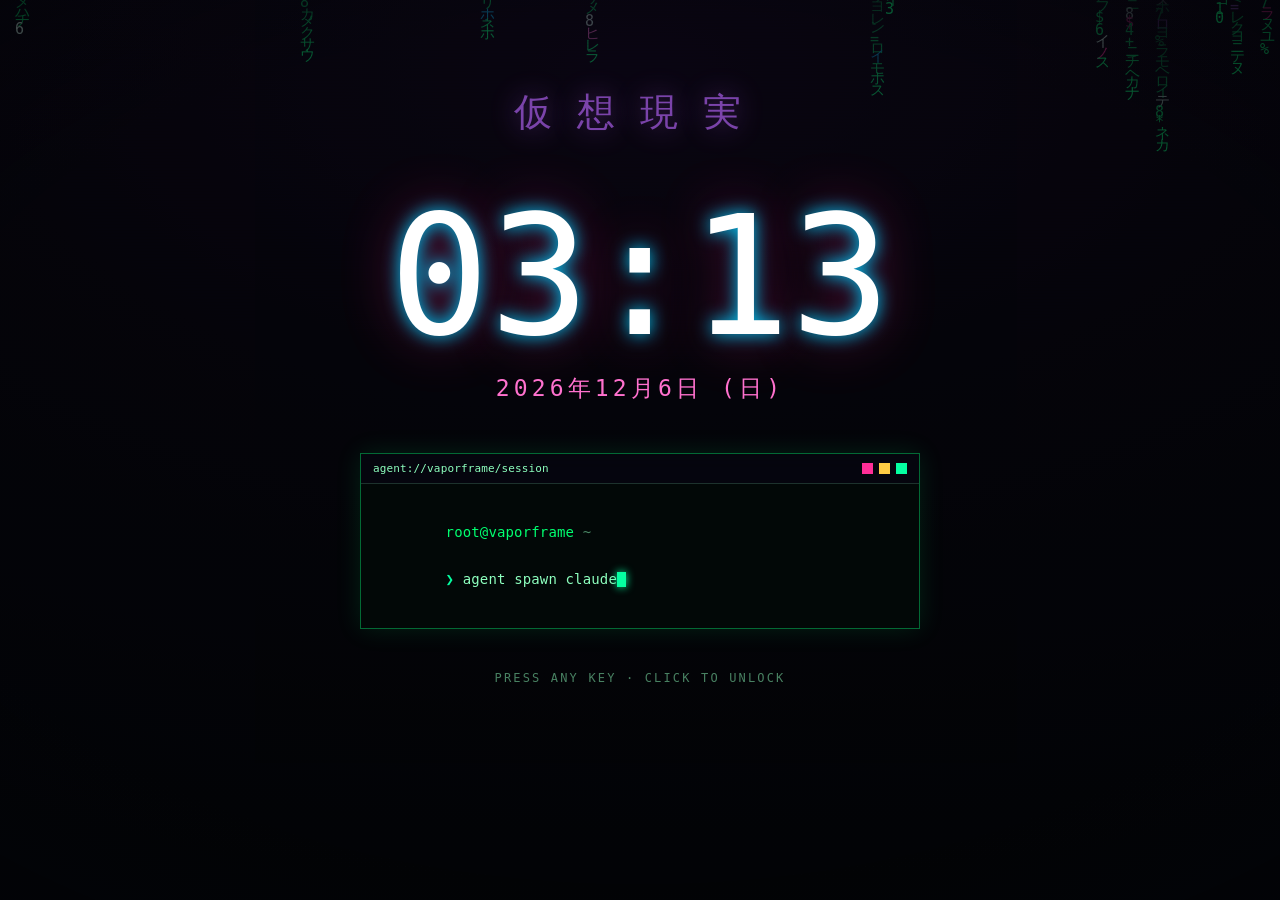
==== commit c15ed055: "feat: updates, clipboard, and screenshot adapters Add apt/mintupdate updates counting, session-route" ====
--- a/src/lmdesktopplus/static/index.html
+++ b/src/lmdesktopplus/static/index.html
@@ -43,6 +43,7 @@
           <span data-bind="adapters.audio.volume">VOL --</span>
         </button>
         <span id="status-brightness" class="dv-cyan dv-bar__stat" data-bind="adapters.display.brightness" title="Display brightness">BRT --</span>
+        <span id="status-updates" class="dv-amber dv-bar__stat" data-bind="adapters.updates.count" title="Pending package updates">UPD --</span>
         <span id="status-battery" class="dv-amber dv-bar__stat">BAT --</span>
         <span id="status-clock" class="dv-bar__stat">--:--</span>
         <button class="dv-btn dv-btn--ghost icon-button" data-action="lock" title="Lock system" aria-label="Lock system">鎖</button>
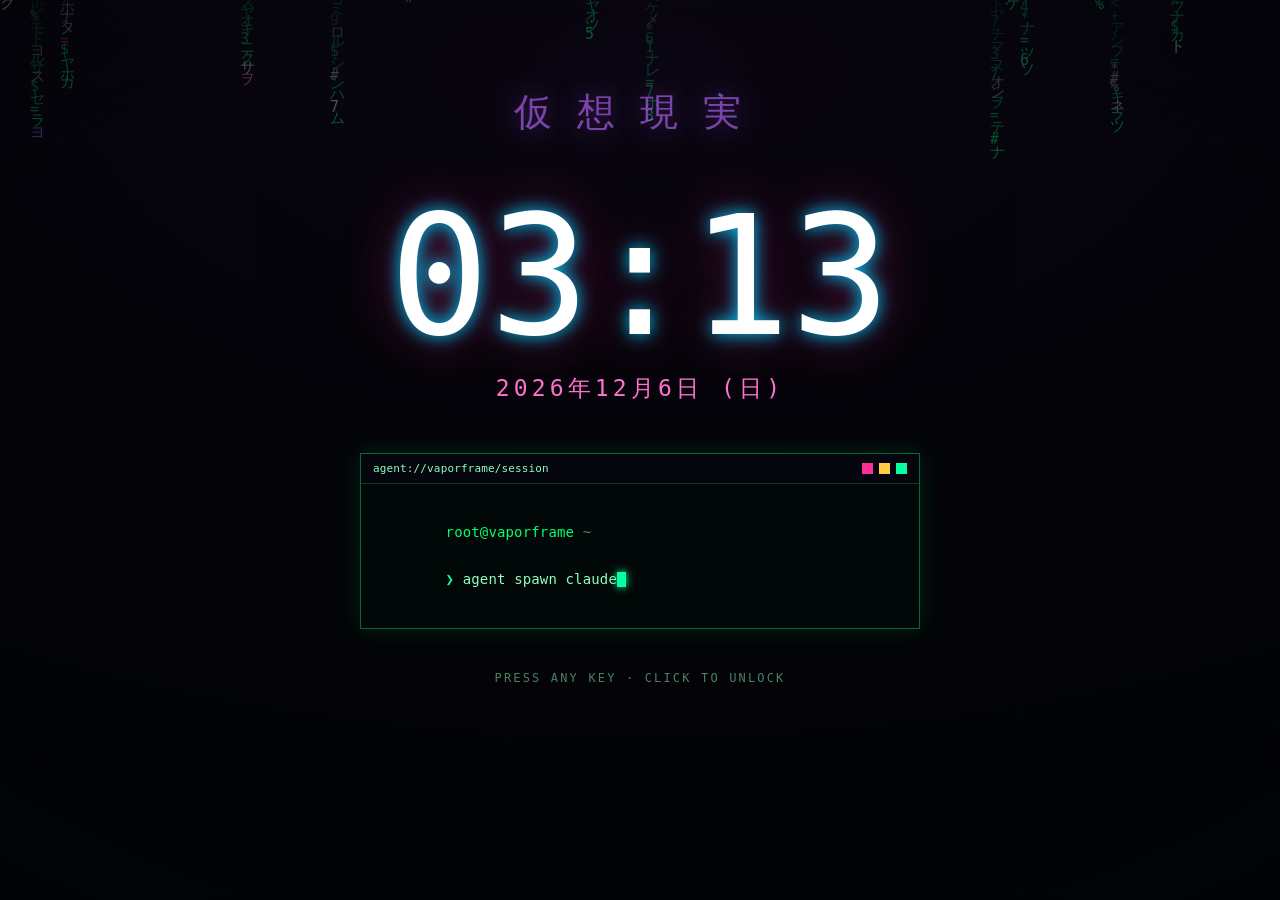
==== commit 5f0cd743: "refactor: dispatch tables and bindings.js for machine UI events Collapse adapter POST helpers into a" ====
--- a/src/lmdesktopplus/static/index.html
+++ b/src/lmdesktopplus/static/index.html
@@ -94,6 +94,7 @@
   </div>
 
   <script src="digitalvapor.js"></script>
+  <script src="bindings.js"></script>
   <script src="app.js"></script>
 </body>
 </html>
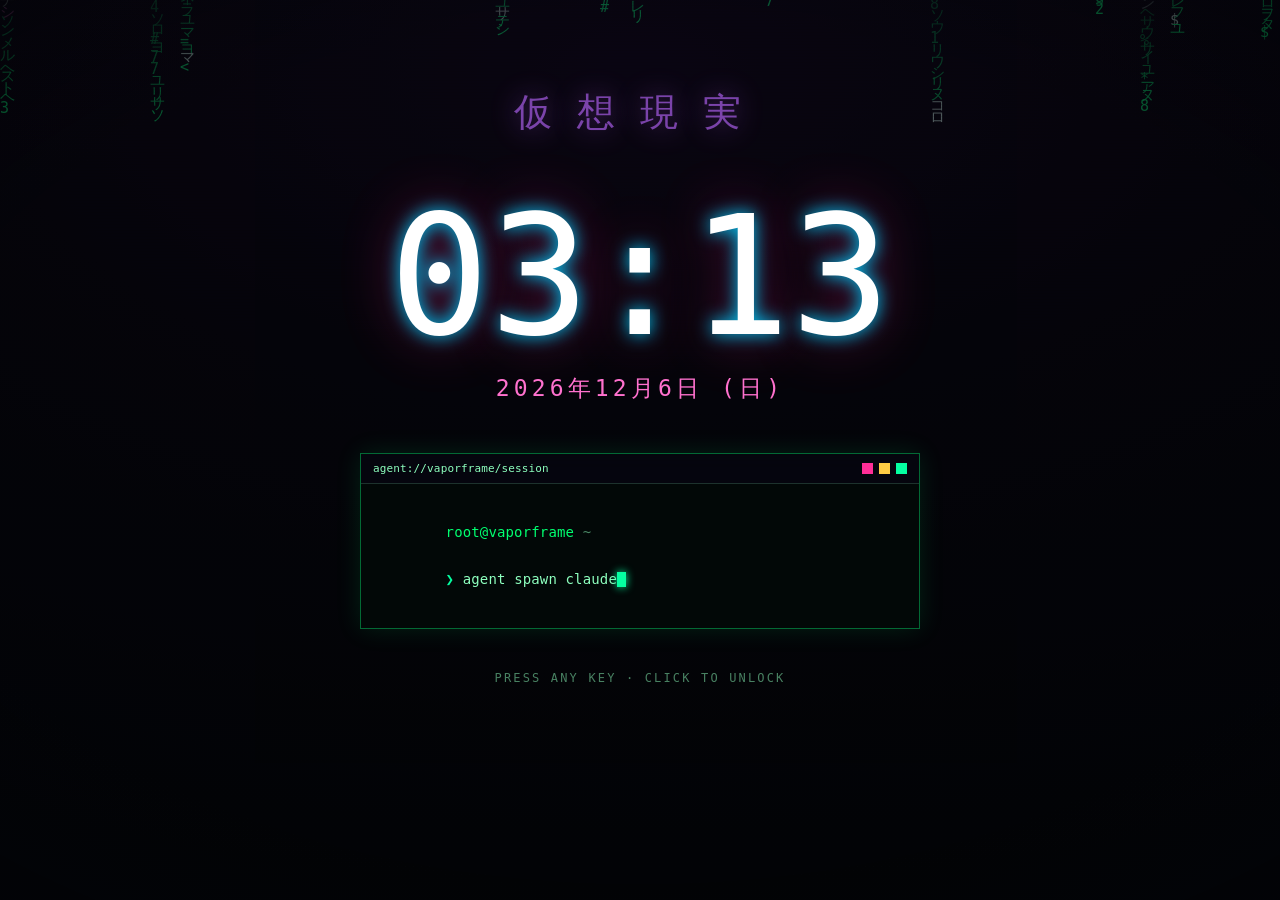
==== commit 9544d4f7: "feat(ui): persist window geometry + last scene, and shut down cleanly Add UiStateStore (app_data_dir" ====
--- a/src/lmdesktopplus/static/index.html
+++ b/src/lmdesktopplus/static/index.html
@@ -5,6 +5,7 @@
   <meta name="viewport" content="width=device-width, initial-scale=1">
   <meta name="color-scheme" content="dark">
   <meta name="lmdp-token" content="__LMDP_TOKEN__">
+  <meta name="lmdp-scene" content="__LMDP_SCENE__">
   <title>LMDesktopPlus</title>
   <link rel="stylesheet" href="digitalvapor.css">
   <link rel="stylesheet" href="style.css">
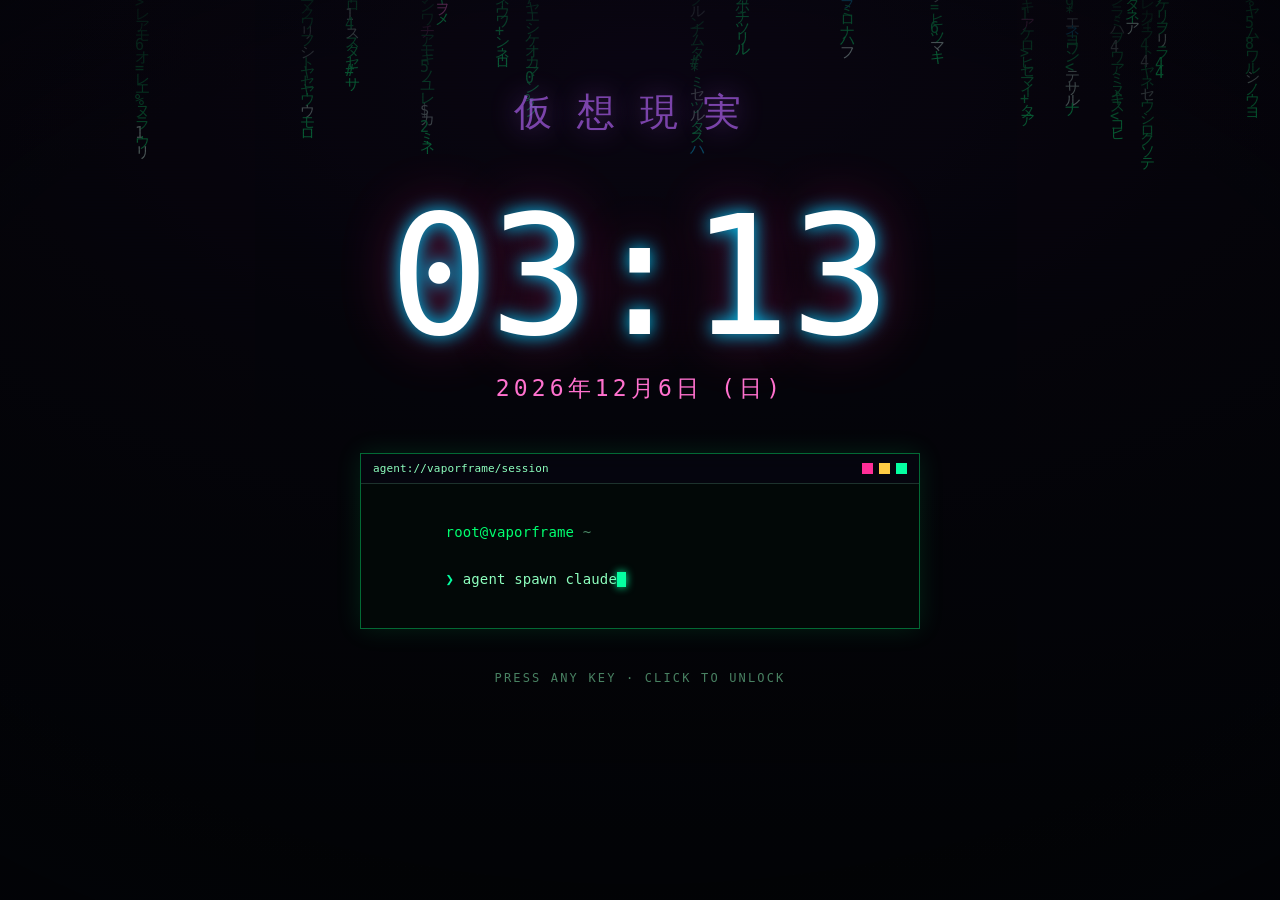
==== commit 4c2ccdec: "refactor(ui): split front-end state layer into static/store.js Co-authored-by: Vincent Castilow <sky" ====
--- a/src/lmdesktopplus/static/index.html
+++ b/src/lmdesktopplus/static/index.html
@@ -96,6 +96,7 @@
 
   <script src="digitalvapor.js"></script>
   <script src="bindings.js"></script>
+  <script src="store.js"></script>
   <script src="app.js"></script>
 </body>
 </html>
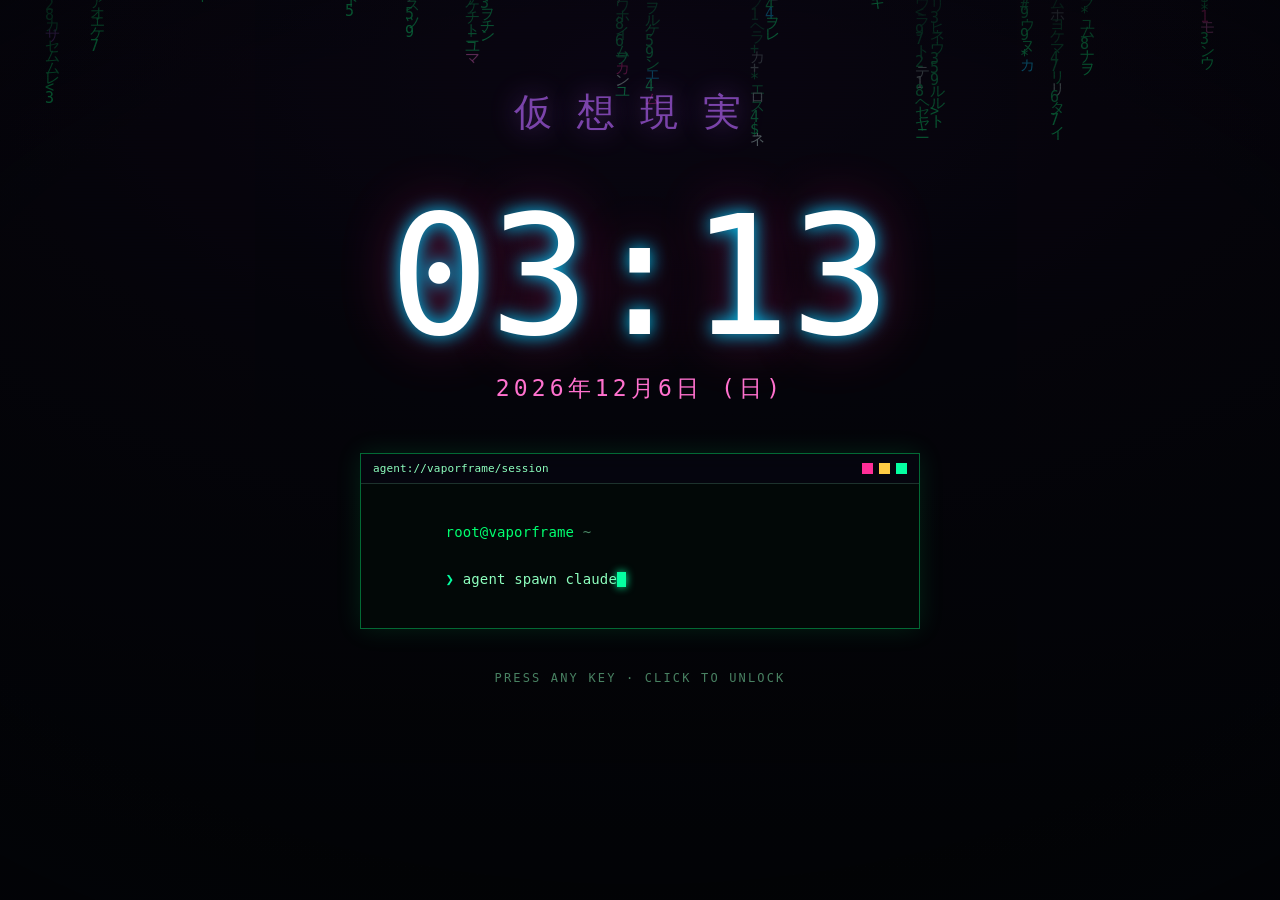
==== commit 0eb05037: "a11y(ui): label workspace/dock nav, expose active scene, hide decorative glyphs Co-authored-by: Vinc" ====
--- a/src/lmdesktopplus/static/index.html
+++ b/src/lmdesktopplus/static/index.html
@@ -51,7 +51,7 @@
       </div>
     </header>
 
-    <main id="scene" class="scene" aria-live="polite"></main>
+    <main id="scene" class="scene" aria-label="Active workspace"></main>
     <nav id="dock" class="dock dv-dock" aria-label="LMDesktopPlus workspaces"></nav>
     <div id="toast-stack" class="toast-stack dv-toasts" aria-live="polite"></div>
   </div>
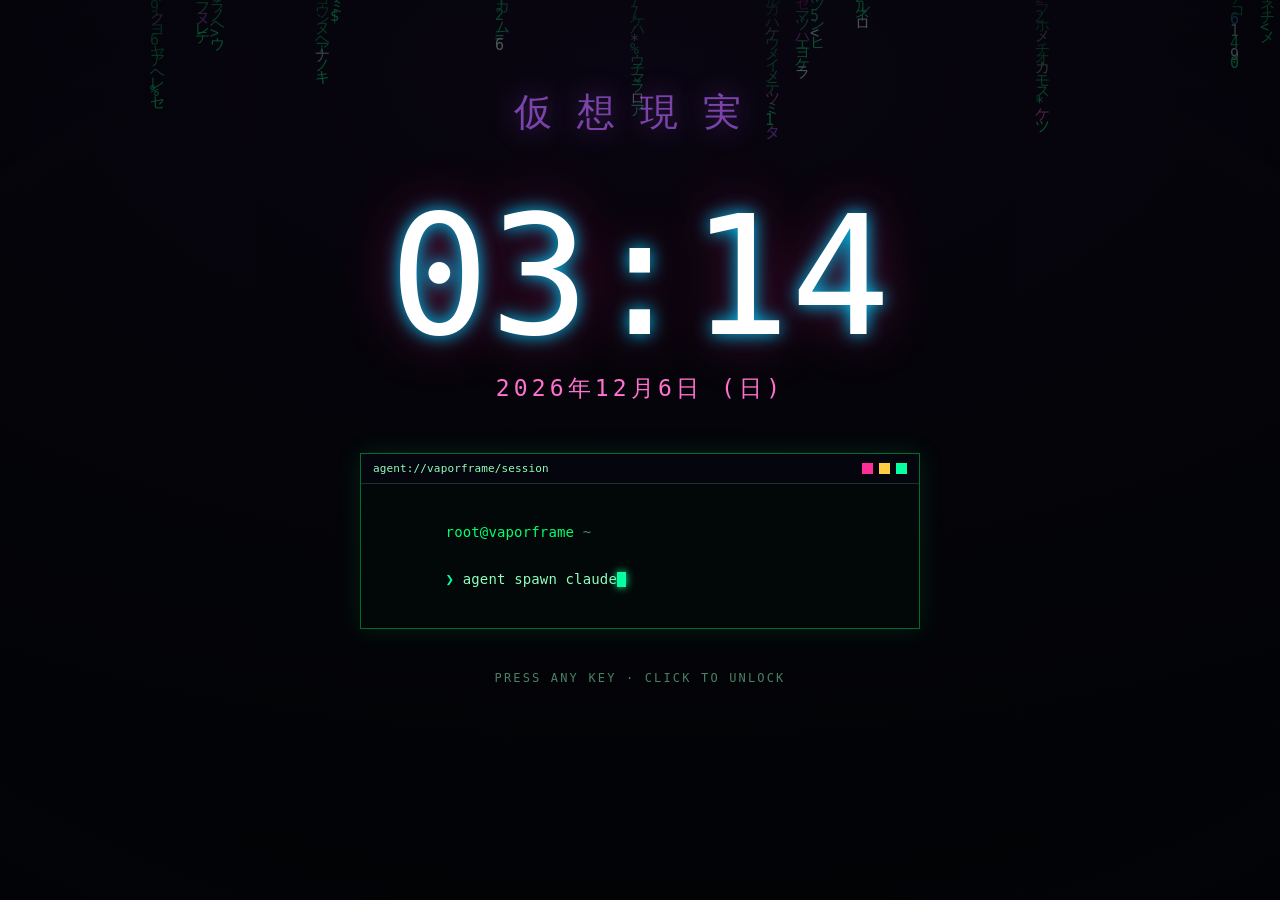
==== commit a3275da4: "feat(ui): tile framework (registry + layout resolver + reorder/hide/view switch) Add static/tiles.js" ====
--- a/src/lmdesktopplus/static/index.html
+++ b/src/lmdesktopplus/static/index.html
@@ -97,6 +97,7 @@
   <script src="digitalvapor.js"></script>
   <script src="bindings.js"></script>
   <script src="store.js"></script>
+  <script src="tiles.js"></script>
   <script src="app.js"></script>
 </body>
 </html>
--- a/src/lmdesktopplus/static/style.css
+++ b/src/lmdesktopplus/static/style.css
@@ -24,6 +24,10 @@
 button { color: inherit; }
 .hidden { display: none !important; }
 .muted { color: var(--dv-muted); }
+.dv-empty { display: flex; align-items: center; gap: 8px; margin: 0; padding: 12px 14px; color: var(--dv-muted); font-size: 13px; line-height: 1.5; border: 1px dashed var(--dv-line-soft); border-radius: var(--dv-radius); background: rgba(141, 255, 190, .04); }
+.dv-empty__icon { flex: 0 0 auto; font-size: 13px; opacity: .7; }
+.dv-empty__msg { min-width: 0; }
+.dv-empty--error { color: var(--dv-amber); border-color: rgba(255, 204, 68, .35); background: rgba(255, 204, 68, .06); }
 .mag { color: var(--dv-mag); } .pink { color: var(--dv-pink); } .cyan { color: var(--dv-cyan); }
 .mint { color: var(--dv-mint); } .purple { color: var(--dv-purple); } .amber { color: var(--dv-amber); }
 .green { color: var(--dv-grn); } .white { color: var(--dv-ink); }
@@ -209,3 +213,13 @@
   .network-row { grid-template-columns: 1fr auto; }
   .network-row .signal { grid-column: 1 / -1; width: 100%; }
 }
+
+/* Tile framework (tiles.js): per-tile view switch + edit-mode controls. */
+.tile-head { display: flex; align-items: center; justify-content: space-between; gap: 10px; margin-bottom: 12px; }
+.tile-head h2 { margin: 0; }
+.tile-controls { display: flex; align-items: center; gap: 8px; flex-wrap: wrap; }
+.tile-viewswitch { display: inline-flex; }
+.tile-viewswitch .dv-seg__opt { padding: 3px 9px; font-size: 11px; }
+.tile-edit { display: inline-flex; gap: 4px; }
+.tile-edit .dv-btn { padding: 2px 8px; font-size: 12px; line-height: 1.4; }
+.tile.tile--hidden { opacity: .45; outline: 1px dashed color-mix(in srgb, var(--dv-accent) 55%, transparent); }
